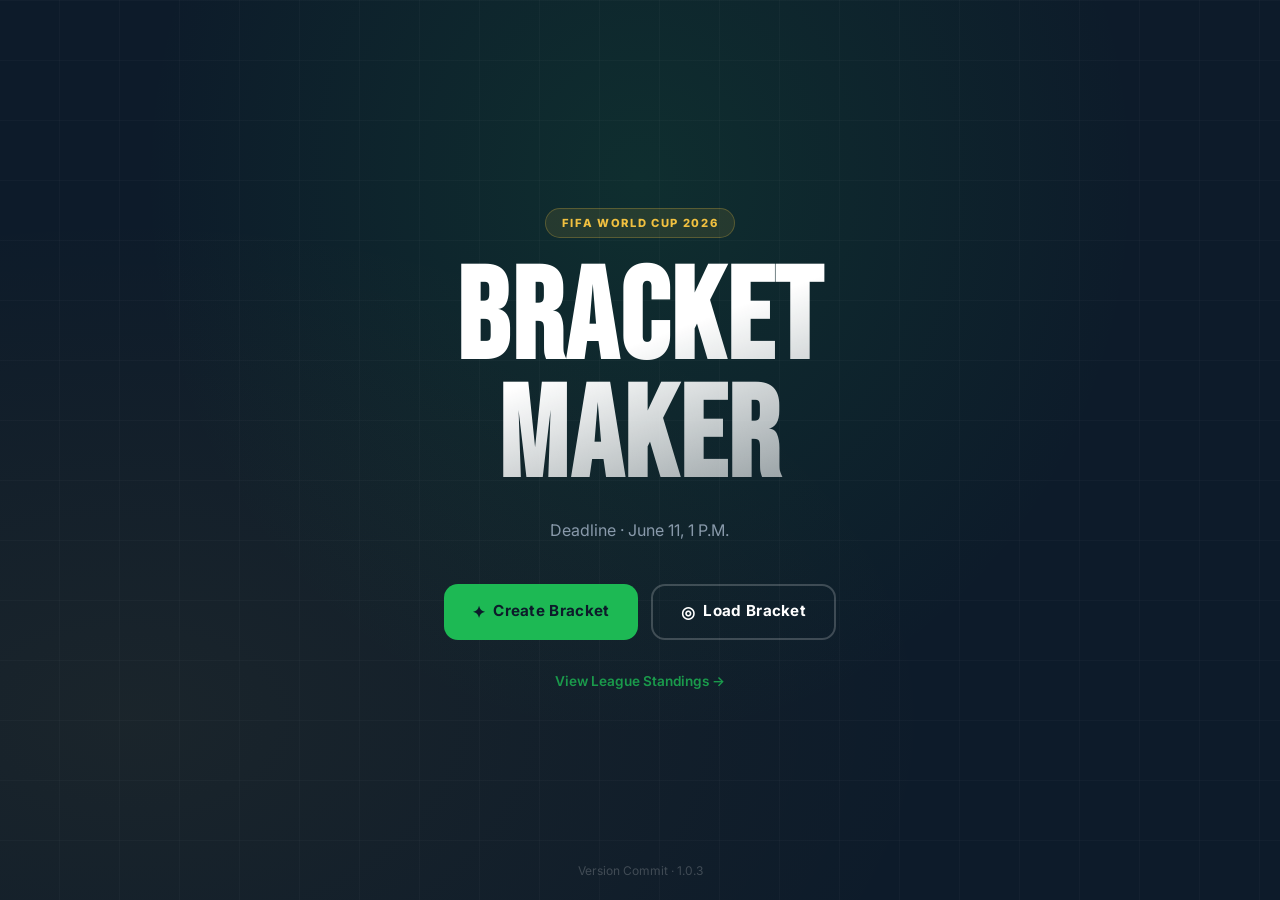
==== index.html @ dbb6611f "Transition to desktop" ====
<!DOCTYPE html>
<html lang="en">
<head>
  <meta charset="UTF-8" />
  <meta name="viewport" content="width=device-width, initial-scale=1.0" />
  <title>FIFA World Cup 2026</title>
  <link rel="preconnect" href="https://fonts.googleapis.com" />
  <link href="https://fonts.googleapis.com/css2?family=Bebas+Neue&family=Inter:wght@400;500;600;700&display=swap" rel="stylesheet" />
  <link rel="stylesheet" href="css/main.css" />
</head>
<body class="landing-page">

  <div class="landing-bg">
    <div class="pitch-lines"></div>
  </div>

  <main class="landing-main">
    <div class="landing-container">
      <div class="landing-badge">FIFA World Cup 2026</div>
      <h1 class="landing-title">Bracket<br>Maker</h1>
      <p class="landing-sub">Deadline · June 11, 1 P.M.</p>

      <div class="landing-actions">
        <a href="create.html" class="btn btn-primary">
          <span class="btn-icon">✦</span>
          Create Bracket
        </a>
        <a href="load.html" class="btn btn-secondary">
          <span class="btn-icon">◎</span>
          Load Bracket
        </a>
      </div>

      <a href="league.html" class="league-link">View League Standings →</a>
    </div>
  </main>

  <footer class="landing-footer">
    <span>Version Commit · 1.0.3</span>
  </footer>

</body>
</html>
---- css/main.css ----
/* ═══════════════════════════════════════════════════════════════
   WORLD CUP 2026 FAMILY BRACKET — MAIN STYLES
   Design: Deep Navy + Pitch Green + Gold accents
   Type: Bebas Neue (display) + Inter (body)
   ═══════════════════════════════════════════════════════════════ */

/* ─── Tokens ─────────────────────────────────────────────────── */
:root {
  --navy:       #0D1B2A;
  --navy-mid:   #1A2E45;
  --navy-light: #243B55;
  --green:      #1DB954;
  --green-dark: #159940;
  --gold:       #F0C040;
  --white:      #FFFFFF;
  --off-white:  #F4F6F9;
  --muted:      #8899AA;
  --border:     rgba(255,255,255,0.08);
  --card-bg:    rgba(255,255,255,0.04);
  --error:      #E74C3C;
  --success:    #27AE60;
  --radius:     14px;
  --radius-sm:  8px;
  --shadow:     0 8px 32px rgba(0,0,0,0.4);
  --accent:     #1A5276;
  --font-display: 'Bebas Neue', sans-serif;
  --font-body:    'Inter', sans-serif;
}

/* ─── Reset ──────────────────────────────────────────────────── */
*, *::before, *::after { box-sizing: border-box; margin: 0; padding: 0; }
html { font-size: 16px; -webkit-text-size-adjust: 100%; }
body {
  font-family: var(--font-body);
  background: var(--navy);
  color: var(--white);
  min-height: 100vh;
  line-height: 1.5;
  -webkit-font-smoothing: antialiased;
}
a { color: inherit; text-decoration: none; }
button { cursor: pointer; font-family: var(--font-body); border: none; outline: none; }
input { font-family: var(--font-body); }

/* ─── Shared Background ──────────────────────────────────────── */
.form-bg {
  position: fixed;
  inset: 0;
  background:
    radial-gradient(ellipse at 20% 0%, rgba(29,185,84,0.08) 0%, transparent 60%),
    radial-gradient(ellipse at 80% 100%, rgba(26,82,118,0.15) 0%, transparent 60%),
    var(--navy);
  z-index: 0;
}

/* ─── Shared Header ──────────────────────────────────────────── */
.form-header {
  position: sticky;
  top: 0;
  z-index: 100;
  display: flex;
  align-items: center;
  justify-content: space-between;
  padding: 1rem 1.5rem;
  background: rgba(13,27,42,0.85);
  backdrop-filter: blur(12px);
  border-bottom: 1px solid var(--border);
}
.back-link {
  font-size: 0.875rem;
  font-weight: 600;
  color: var(--muted);
  transition: color 0.2s;
}
.back-link:hover { color: var(--white); }
.form-header-title {
  font-family: var(--font-display);
  font-size: 1.25rem;
  letter-spacing: 0.04em;
  color: var(--white);
}
.league-btn-small {
  font-size: 0.8rem;
  font-weight: 600;
  color: var(--green);
  background: rgba(29,185,84,0.1);
  padding: 0.35rem 0.75rem;
  border-radius: 999px;
  border: 1px solid rgba(29,185,84,0.25);
  transition: background 0.2s;
}
.league-btn-small:hover { background: rgba(29,185,84,0.2); }

/* ─── Buttons ────────────────────────────────────────────────── */
.btn {
  display: inline-flex;
  align-items: center;
  justify-content: center;
  gap: 0.5rem;
  font-size: 0.95rem;
  font-weight: 700;
  letter-spacing: 0.02em;
  padding: 0.875rem 1.75rem;
  border-radius: var(--radius);
  transition: transform 0.15s, box-shadow 0.15s, opacity 0.15s;
  border: none;
}
.btn:active { transform: scale(0.97); }
.btn-primary {
  background: var(--green);
  color: var(--navy);
}
.btn-primary:hover { box-shadow: 0 0 24px rgba(29,185,84,0.35); }
.btn-secondary {
  background: transparent;
  color: var(--white);
  border: 2px solid rgba(255,255,255,0.2);
}
.btn-secondary:hover { border-color: rgba(255,255,255,0.5); background: rgba(255,255,255,0.05); }
.btn-ghost {
  background: transparent;
  color: var(--muted);
  border: 1px solid var(--border);
  padding: 0.75rem 1.25rem;
}
.btn-ghost:hover { color: var(--white); border-color: rgba(255,255,255,0.2); }
.btn-disabled {
  background: rgba(255,255,255,0.08);
  color: var(--muted);
  cursor: not-allowed;
  padding: 0.75rem 1.25rem;
  border-radius: var(--radius);
  font-weight: 600;
  font-size: 0.9rem;
}
.btn-full { width: 100%; }
.btn-icon { font-size: 1rem; }

/* ─── Form Card ──────────────────────────────────────────────── */
.form-main {
  position: relative;
  z-index: 1;
  display: flex;
  justify-content: center;
  align-items: flex-start;
  padding: 2rem 1rem 4rem;
  min-height: calc(100vh - 60px);
}
.form-card {
  background: rgba(255,255,255,0.04);
  border: 1px solid var(--border);
  border-radius: 20px;
  padding: 2.5rem 2rem;
  width: 100%;
  max-width: 520px;
  backdrop-filter: blur(8px);
}
.form-card-icon {
  font-size: 2rem;
  margin-bottom: 1rem;
  display: block;
}
.form-card-title {
  font-family: var(--font-display);
  font-size: 2rem;
  letter-spacing: 0.04em;
  margin-bottom: 0.4rem;
}
.form-card-sub {
  font-size: 0.9rem;
  color: var(--muted);
  margin-bottom: 2rem;
}

/* ─── Fields ─────────────────────────────────────────────────── */
.field-group { margin-bottom: 1.5rem; }
.field-label {
  display: block;
  font-size: 0.8rem;
  font-weight: 700;
  text-transform: uppercase;
  letter-spacing: 0.08em;
  color: var(--muted);
  margin-bottom: 0.5rem;
}
.field-input {
  width: 100%;
  background: rgba(255,255,255,0.07);
  border: 1px solid rgba(255,255,255,0.12);
  border-radius: var(--radius-sm);
  color: var(--white);
  font-size: 1rem;
  padding: 0.8rem 1rem;
  outline: none;
  transition: border-color 0.2s, background 0.2s;
}
.field-input:focus {
  border-color: var(--green);
  background: rgba(29,185,84,0.05);
}
.field-input::placeholder { color: rgba(255,255,255,0.25); }
.field-input--large {
  font-size: 1.5rem;
  font-family: var(--font-display);
  letter-spacing: 0.04em;
  text-align: center;
  padding: 1rem;
}
.field-hint {
  display: block;
  font-size: 0.78rem;
  color: var(--muted);
  margin-top: 0.4rem;
}

/* ─── Color Palette ──────────────────────────────────────────── */
.color-palette {
  display: flex;
  flex-wrap: wrap;
  gap: 0.6rem;
  margin-bottom: 0.5rem;
}
.color-swatch {
  width: 38px;
  height: 38px;
  border-radius: 50%;
  border: 3px solid transparent;
  transition: transform 0.15s, border-color 0.15s;
  position: relative;
}
.color-swatch:hover { transform: scale(1.15); }
.color-swatch.selected {
  border-color: var(--white);
  transform: scale(1.15);
  box-shadow: 0 0 0 2px rgba(255,255,255,0.2);
}
.color-swatch.selected::after {
  content: "✓";
  position: absolute;
  inset: 0;
  display: flex;
  align-items: center;
  justify-content: center;
  font-size: 1rem;
  color: white;
  text-shadow: 0 1px 3px rgba(0,0,0,0.5);
}
.color-label {
  font-size: 0.78rem;
  color: var(--muted);
  font-weight: 600;
}

/* ─── Error / Status ─────────────────────────────────────────── */
.error-msg {
  background: rgba(231,76,60,0.12);
  border: 1px solid rgba(231,76,60,0.3);
  border-radius: var(--radius-sm);
  color: #FF7070;
  font-size: 0.875rem;
  padding: 0.75rem 1rem;
  margin-bottom: 1rem;
}
.form-footer-note {
  text-align: center;
  font-size: 0.85rem;
  color: var(--muted);
  margin-top: 1.25rem;
}
.form-footer-note a {
  color: var(--green);
  font-weight: 600;
}

/* ═══════════════════════════════════════════════════════════════
   LANDING PAGE
   ═══════════════════════════════════════════════════════════════ */
.landing-page { overflow: hidden; }

.landing-bg {
  position: fixed;
  inset: 0;
  background:
    radial-gradient(ellipse at 50% 20%, rgba(29,185,84,0.12) 0%, transparent 55%),
    radial-gradient(ellipse at 10% 80%, rgba(240,192,64,0.06) 0%, transparent 50%),
    var(--navy);
  z-index: 0;
}

.pitch-lines {
  position: absolute;
  inset: 0;
  background-image:
    repeating-linear-gradient(
      90deg,
      transparent,
      transparent 59px,
      rgba(255,255,255,0.025) 59px,
      rgba(255,255,255,0.025) 60px
    ),
    repeating-linear-gradient(
      0deg,
      transparent,
      transparent 59px,
      rgba(255,255,255,0.025) 59px,
      rgba(255,255,255,0.025) 60px
    );
}

.landing-main {
  position: relative;
  z-index: 1;
  min-height: 100vh;
  display: flex;
  align-items: center;
  justify-content: center;
  padding: 2rem 1.5rem;
}

.landing-container {
  text-align: center;
  max-width: 480px;
}

.landing-badge {
  display: inline-block;
  font-size: 0.7rem;
  font-weight: 800;
  text-transform: uppercase;
  letter-spacing: 0.15em;
  color: var(--gold);
  background: rgba(240,192,64,0.1);
  border: 1px solid rgba(240,192,64,0.25);
  border-radius: 999px;
  padding: 0.35rem 1rem;
  margin-bottom: 1.5rem;
}

.landing-title {
  font-family: var(--font-display);
  font-size: clamp(4.5rem, 18vw, 8rem);
  line-height: 0.92;
  letter-spacing: 0.02em;
  text-transform: uppercase;
  margin-bottom: 1.25rem;
  background: linear-gradient(160deg, #fff 40%, rgba(255,255,255,0.5));
  -webkit-background-clip: text;
  -webkit-text-fill-color: transparent;
  background-clip: text;
}

.landing-sub {
  font-size: 1rem;
  color: var(--muted);
  margin-bottom: 2.5rem;
  line-height: 1.6;
}

.landing-actions {
  display: flex;
  flex-direction: column;
  gap: 0.85rem;
  margin-bottom: 1.75rem;
}

@media (min-width: 400px) {
  .landing-actions { flex-direction: row; justify-content: center; }
}

.league-link {
  font-size: 0.85rem;
  font-weight: 600;
  color: var(--green);
  opacity: 0.8;
  transition: opacity 0.2s;
}
.league-link:hover { opacity: 1; }

.landing-footer {
  position: fixed;
  bottom: 1.25rem;
  left: 0;
  right: 0;
  text-align: center;
  font-size: 0.75rem;
  color: rgba(255,255,255,0.2);
  z-index: 1;
}

/* ═══════════════════════════════════════════════════════════════
   MATCH PICKER
   ═══════════════════════════════════════════════════════════════ */
.match-card {
  width: 100%;
  max-width: 560px;
  margin: 0 auto;
  padding: 2rem 1rem 3rem;
  position: relative;
  z-index: 1;
}

.match-progress {
  margin-bottom: 1.5rem;
}
.match-progress-bar {
  height: 4px;
  background: rgba(255,255,255,0.08);
  border-radius: 999px;
  overflow: hidden;
  margin-bottom: 0.4rem;
}
.match-progress-fill {
  height: 100%;
  border-radius: 999px;
  transition: width 0.4s ease;
}
.match-progress-label {
  font-size: 0.75rem;
  color: var(--muted);
  font-weight: 600;
}

.match-meta {
  display: flex;
  align-items: center;
  gap: 0.75rem;
  flex-wrap: wrap;
  margin-bottom: 1.25rem;
}
.match-group-badge {
  display: inline-block;
  font-size: 0.7rem;
  font-weight: 800;
  text-transform: uppercase;
  letter-spacing: 0.1em;
  border-radius: 999px;
  padding: 0.3rem 0.85rem;
}
.match-datetime {
  font-size: 0.78rem;
  font-weight: 600;
  color: var(--muted);
}

/* Flag images */
.team-flag-img {
  width: 56px;
  height: auto;
  border-radius: 3px;
  display: block;
  object-fit: cover;
  box-shadow: 0 2px 6px rgba(0,0,0,0.35);
}
@media (min-width: 480px) {
  .team-flag-img { width: 68px; }
}
.match-row-flag {
  width: 20px;
  height: auto;
  border-radius: 2px;
  vertical-align: middle;
  margin-right: 4px;
  flex-shrink: 0;
}

.match-title {
  font-family: var(--font-display);
  font-size: 1.6rem;
  letter-spacing: 0.03em;
  margin-bottom: 1.75rem;
  color: rgba(255,255,255,0.7);
}

.match-teams {
  display: grid;
  grid-template-columns: 1fr auto 1fr;
  gap: 0.75rem;
  align-items: center;
  margin-bottom: 2rem;
}

.team-btn {
  background: rgba(255,255,255,0.04);
  border: 2px solid rgba(255,255,255,0.1);
  border-radius: var(--radius);
  padding: 1.5rem 0.75rem 1.25rem;
  display: flex;
  flex-direction: column;
  align-items: center;
  gap: 0.5rem;
  transition: border-color 0.2s, background 0.2s, transform 0.15s;
  position: relative;
  overflow: hidden;
  width: 100%;
}
.team-btn:hover {
  border-color: rgba(255,255,255,0.3);
  background: rgba(255,255,255,0.07);
  transform: translateY(-2px);
}
.team-btn--winner {
  border-color: var(--team-accent, var(--green)) !important;
  background: color-mix(in srgb, var(--team-accent, var(--green)) 12%, transparent) !important;
}

.team-name {
  font-size: clamp(0.75rem, 2.8vw, 0.95rem);
  font-weight: 700;
  text-align: center;
  line-height: 1.3;
}
.team-win-label {
  font-size: 0.6rem;
  font-weight: 800;
  letter-spacing: 0.1em;
  color: white;
  padding: 0.2rem 0.6rem;
  border-radius: 4px;
  margin-top: 0.25rem;
}

.match-vs-col {
  display: flex;
  flex-direction: column;
  align-items: center;
  gap: 0.6rem;
}
.match-vs {
  font-family: var(--font-display);
  font-size: 1.1rem;
  letter-spacing: 0.1em;
  color: var(--muted);
}
.draw-btn {
  background: rgba(255,255,255,0.06);
  border: 2px solid rgba(255,255,255,0.12);
  border-radius: var(--radius-sm);
  color: var(--muted);
  font-size: 0.65rem;
  font-weight: 800;
  letter-spacing: 0.1em;
  padding: 0.45rem 0.55rem;
  transition: all 0.2s;
  white-space: nowrap;
}
.draw-btn:hover {
  background: rgba(255,255,255,0.1);
  color: var(--white);
}
.draw-btn--selected {
  background: rgba(255,255,255,0.15) !important;
  border-color: rgba(255,255,255,0.4) !important;
  color: var(--white) !important;
}

.match-nav {
  display: flex;
  justify-content: space-between;
  align-items: center;
  gap: 0.75rem;
}

/* ═══════════════════════════════════════════════════════════════
   BRACKET PAGE
   ═══════════════════════════════════════════════════════════════ */
.bracket-main {
  position: relative;
  z-index: 1;
  padding: 0 0 4rem;
}

.bracket-hero {
  padding: 2rem 1.5rem;
  margin: 0 0 1.5rem;
  display: flex;
  justify-content: space-between;
  align-items: flex-start;
  gap: 1.5rem;
  flex-wrap: wrap;
}
.bracket-owner-tag {
  font-size: 0.75rem;
  font-weight: 700;
  color: var(--muted);
  text-transform: uppercase;
  letter-spacing: 0.1em;
  margin-bottom: 0.35rem;
}
.bracket-name {
  font-family: var(--font-display);
  font-size: clamp(1.75rem, 7vw, 2.75rem);
  letter-spacing: 0.03em;
  line-height: 1;
}
.bracket-score-block {
  text-align: right;
  flex-shrink: 0;
}
.score-big {
  font-family: var(--font-display);
  font-size: 4rem;
  line-height: 1;
}
.score-label {
  font-size: 0.78rem;
  color: var(--muted);
  font-weight: 600;
}
.score-goals-guess {
  font-size: 0.75rem;
  color: var(--muted);
  margin-top: 0.35rem;
}
.score-goals-guess strong { color: var(--white); }

.bracket-tabs {
  display: flex;
  gap: 0.5rem;
  padding: 0 1.5rem;
  margin-bottom: 1.5rem;
  overflow-x: auto;
  -webkit-overflow-scrolling: touch;
  scrollbar-width: none;
}
.bracket-tabs::-webkit-scrollbar { display: none; }
.bracket-tab {
  flex-shrink: 0;
  font-size: 0.8rem;
  font-weight: 700;
  padding: 0.5rem 1.1rem;
  border-radius: 999px;
  border: 1px solid var(--border);
  background: transparent;
  color: var(--muted);
  transition: all 0.2s;
}
.bracket-tab--active {
  background: var(--tab-color, var(--green));
  color: white;
  border-color: transparent;
}
.bracket-tab--disabled {
  opacity: 0.35;
  cursor: not-allowed;
}

.bracket-content {
  padding: 0 1rem;
}
.groups-grid {
  display: grid;
  grid-template-columns: 1fr;
  gap: 1rem;
}
@media (min-width: 700px) {
  .groups-grid { grid-template-columns: 1fr 1fr; }
}
@media (min-width: 1100px) {
  .groups-grid { grid-template-columns: 1fr 1fr 1fr; }
}

.group-section {
  background: rgba(255,255,255,0.03);
  border: 1px solid var(--border);
  border-radius: var(--radius);
  overflow: hidden;
}
.group-header {
  font-family: var(--font-display);
  font-size: 1rem;
  letter-spacing: 0.08em;
  padding: 0.75rem 1rem;
  background: rgba(255,255,255,0.04);
  border-bottom: 1px solid var(--border);
  color: var(--white);
}

.match-row {
  padding: 0.75rem 1rem;
  border-bottom: 1px solid rgba(255,255,255,0.04);
  transition: background 0.2s;
}
.match-row:last-child { border-bottom: none; }
.match-row--correct { background: rgba(39,174,96,0.06); }
.match-row--wrong   { background: rgba(231,76,60,0.05); }
.match-row-teams {
  display: flex;
  align-items: center;
  gap: 0.35rem;
  font-size: 0.82rem;
  font-weight: 600;
  margin-bottom: 0.35rem;
  flex-wrap: wrap;
}
.match-row-vs {
  color: var(--muted);
  font-weight: 400;
  font-size: 0.75rem;
  flex-shrink: 0;
}
.match-row-picks {
  display: flex;
  align-items: center;
  gap: 0.5rem;
  flex-wrap: wrap;
}
.pick-chip {
  font-size: 0.72rem;
  font-weight: 700;
  padding: 0.2rem 0.6rem;
  border-radius: 4px;
  background: rgba(255,255,255,0.07);
  color: var(--muted);
}
.pick-chip--correct { background: rgba(39,174,96,0.2); color: #5DDB8B; }
.pick-chip--wrong   { background: rgba(231,76,60,0.15); color: #FF7070; }
.result-chip {
  font-size: 0.68rem;
  color: var(--muted);
  font-style: italic;
}

/* ═══════════════════════════════════════════════════════════════
   LEAGUE PAGE
   ═══════════════════════════════════════════════════════════════ */
.league-main {
  position: relative;
  z-index: 1;
  padding: 1.5rem 1rem 4rem;
}
.league-container {
  max-width: 640px;
  margin: 0 auto;
}
.league-hero {
  text-align: center;
  padding: 2rem 0 1.5rem;
}
.league-title {
  font-family: var(--font-display);
  font-size: clamp(2.5rem, 10vw, 4rem);
  letter-spacing: 0.04em;
  margin-bottom: 0.4rem;
}
.league-subtitle {
  font-size: 0.85rem;
  color: var(--muted);
  font-weight: 600;
}

.league-table {
  margin-bottom: 1rem;
}
.league-table-header {
  display: grid;
  grid-template-columns: 36px 12px 1fr 50px;
  gap: 0.5rem;
  align-items: center;
  padding: 0.5rem 1rem;
  font-size: 0.7rem;
  font-weight: 800;
  text-transform: uppercase;
  letter-spacing: 0.1em;
  color: var(--muted);
}

.league-row {
  display: grid;
  grid-template-columns: 36px 12px 1fr 50px;
  gap: 0.5rem;
  align-items: center;
  padding: 0.9rem 1rem;
  border-radius: var(--radius-sm);
  margin-bottom: 0.35rem;
  background: rgba(255,255,255,0.03);
  border: 1px solid transparent;
  cursor: pointer;
  transition: background 0.2s, border-color 0.2s;
}
.league-row:hover { background: rgba(255,255,255,0.06); }
.league-row--me {
  background: rgba(255,255,255,0.06) !important;
  border-color: rgba(255,255,255,0.08) !important;
}

.league-rank {
  font-size: 1rem;
  text-align: center;
}
.league-color-dot {
  width: 10px;
  height: 10px;
  border-radius: 50%;
  flex-shrink: 0;
}
.league-info {
  display: flex;
  flex-direction: column;
  gap: 0.1rem;
  min-width: 0;
}
.league-name {
  font-size: 0.9rem;
  font-weight: 700;
  white-space: nowrap;
  overflow: hidden;
  text-overflow: ellipsis;
}
.league-owner {
  font-size: 0.72rem;
  color: var(--muted);
}
.league-score {
  text-align: right;
  display: flex;
  align-items: baseline;
  gap: 0.25rem;
  justify-content: flex-end;
}
.league-pts {
  font-family: var(--font-display);
  font-size: 1.5rem;
  color: var(--white);
}
.league-pts-label {
  font-size: 0.65rem;
  color: var(--muted);
  font-weight: 700;
  text-transform: uppercase;
}

.league-note {
  text-align: center;
  font-size: 0.75rem;
  color: var(--muted);
  margin-bottom: 1.5rem;
}
.league-actions {
  display: flex;
  gap: 0.75rem;
  justify-content: center;
}
.league-empty {
  text-align: center;
  padding: 4rem 1rem;
}
.league-empty-icon { font-size: 3rem; margin-bottom: 1rem; }
.league-empty h2 { font-family: var(--font-display); font-size: 2rem; margin-bottom: 0.5rem; }
.league-empty p { color: var(--muted); margin-bottom: 1.5rem; }

/* ═══════════════════════════════════════════════════════════════
   ADMIN PAGE
   ═══════════════════════════════════════════════════════════════ */
.admin-header-card {
  max-width: 860px;
  margin: 1.5rem auto 1rem;
  padding: 0 1rem;
}
.admin-title {
  font-family: var(--font-display);
  font-size: 2rem;
  letter-spacing: 0.04em;
  margin-bottom: 0.35rem;
}
.admin-sub {
  color: var(--muted);
  font-size: 0.875rem;
  margin-bottom: 1rem;
}
.admin-save-bar {
  display: flex;
  align-items: center;
  gap: 1rem;
  flex-wrap: wrap;
  margin-bottom: 1rem;
}
.save-status {
  font-size: 0.875rem;
  font-weight: 700;
  color: var(--green);
}

#adminMatchList {
  max-width: 860px;
  margin: 0 auto;
  padding: 0 1rem 4rem;
  display: grid;
  grid-template-columns: 1fr;
  gap: 1rem;
}
@media (min-width: 700px) {
  #adminMatchList { grid-template-columns: 1fr 1fr; }
}
@media (min-width: 1100px) {
  #adminMatchList { grid-template-columns: 1fr 1fr 1fr; }
}

.admin-match-row {
  padding: 0.75rem 0;
  border-bottom: 1px solid rgba(255,255,255,0.05);
}
.admin-match-row:last-child { border-bottom: none; }
.admin-match-teams {
  display: flex;
  align-items: center;
  gap: 0.35rem;
  font-size: 0.82rem;
  font-weight: 600;
  margin-bottom: 0.6rem;
  flex-wrap: wrap;
}
.admin-vs { color: var(--muted); font-size: 0.75rem; font-weight: 400; }
.admin-result-btns {
  display: flex;
  gap: 0.4rem;
  flex-wrap: wrap;
}
.admin-result-btn {
  flex: 1;
  min-width: 0;
  font-size: 0.7rem;
  font-weight: 700;
  padding: 0.4rem 0.5rem;
  border-radius: 6px;
  background: rgba(255,255,255,0.05);
  border: 1px solid rgba(255,255,255,0.1);
  color: var(--muted);
  text-align: center;
  transition: all 0.18s;
  white-space: nowrap;
  overflow: hidden;
  text-overflow: ellipsis;
}
.admin-result-btn:hover { background: rgba(255,255,255,0.1); color: var(--white); }
.admin-result-btn--active { background: var(--green) !important; color: var(--navy) !important; border-color: transparent !important; }
.admin-result-btn--draw.admin-result-btn--active { background: rgba(255,255,255,0.25) !important; color: var(--white) !important; }

/* ═══════════════════════════════════════════════════════════════
   LOADING STATE
   ═══════════════════════════════════════════════════════════════ */
.loading-state {
  display: flex;
  flex-direction: column;
  align-items: center;
  justify-content: center;
  gap: 1rem;
  padding: 4rem 1rem;
  color: var(--muted);
  font-size: 0.875rem;
}
.loading-spinner {
  width: 32px;
  height: 32px;
  border: 3px solid rgba(255,255,255,0.08);
  border-top-color: var(--green);
  border-radius: 50%;
  animation: spin 0.8s linear infinite;
}
@keyframes spin { to { transform: rotate(360deg); } }

/* ─── Responsive adjustments ─────────────────────────────────── */
@media (max-width: 420px) {
  .form-card { padding: 1.75rem 1.25rem; }
  .match-card { padding: 1.5rem 0.75rem 2.5rem; }
  .btn { padding: 0.8rem 1.25rem; font-size: 0.9rem; }
  .bracket-hero { padding: 1.5rem 1rem; }
  .score-big { font-size: 3rem; }
}

@media (prefers-reduced-motion: reduce) {
  *, .loading-spinner { animation: none !important; transition: none !important; }
}
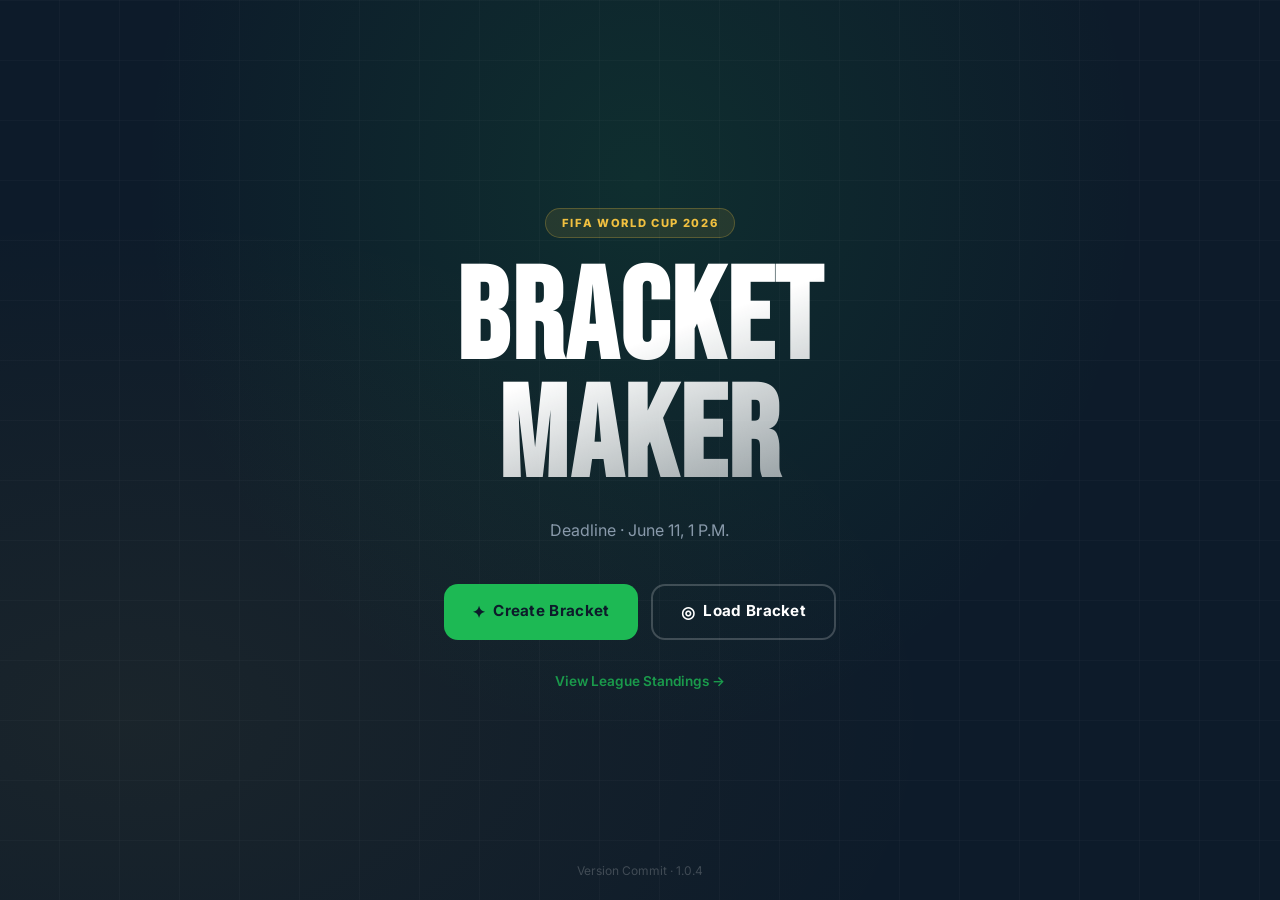
==== commit 9e3872b1: "wavy flags" ====
--- a/index.html
+++ b/index.html
@@ -36,7 +36,7 @@
   </main>
 
   <footer class="landing-footer">
-    <span>Version Commit · 1.0.3</span>
+    <span>Version Commit · 1.0.4</span>
   </footer>
 
 </body>
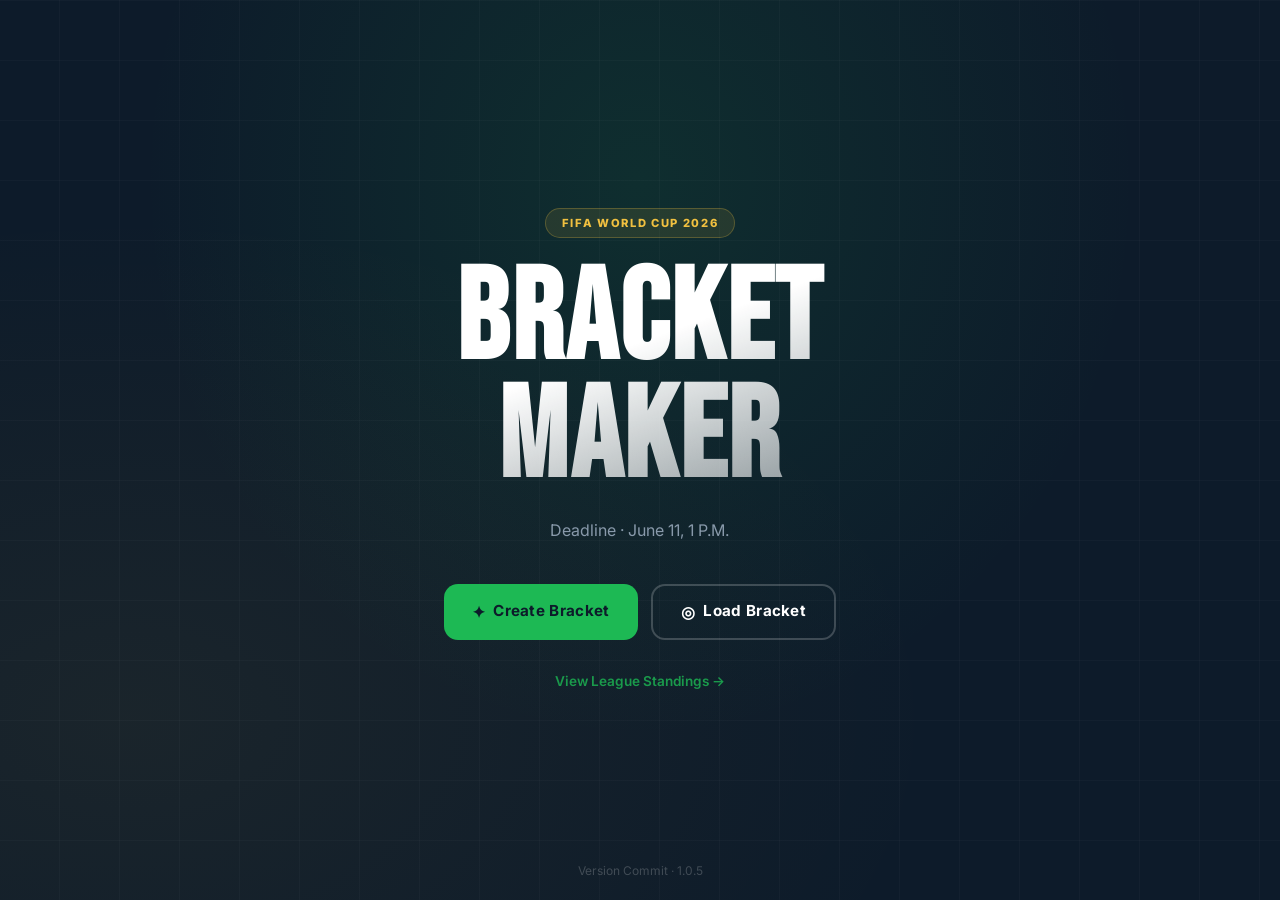
==== commit 037f8ec0: "flag change" ====
--- a/index.html
+++ b/index.html
@@ -36,7 +36,7 @@
   </main>
 
   <footer class="landing-footer">
-    <span>Version Commit · 1.0.4</span>
+    <span>Version Commit · 1.0.5</span>
   </footer>
 
 </body>
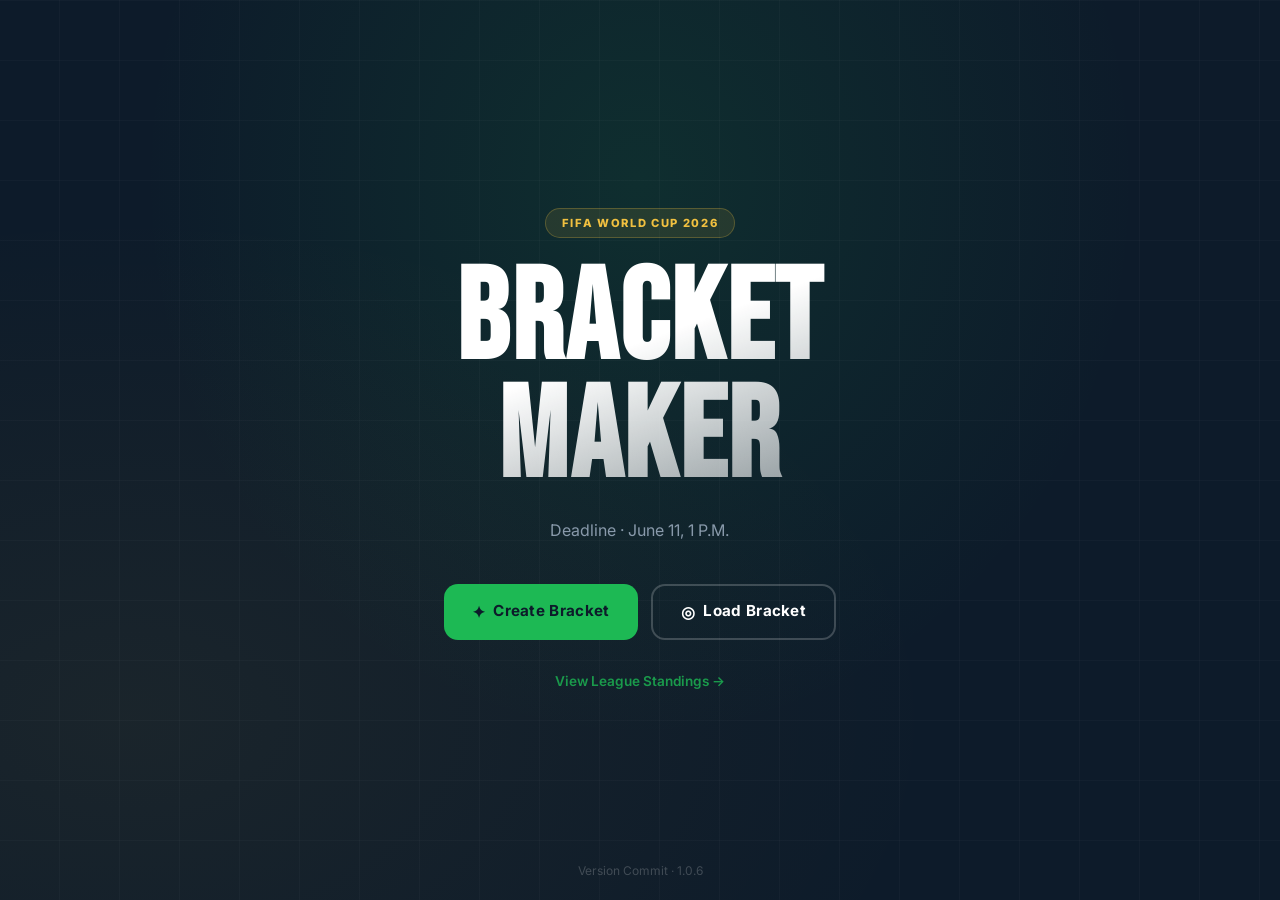
==== commit 4087b2fd: "Point system rework" ====
--- a/index.html
+++ b/index.html
@@ -36,7 +36,7 @@
   </main>
 
   <footer class="landing-footer">
-    <span>Version Commit · 1.0.5</span>
+    <span>Version Commit · 1.0.6</span>
   </footer>
 
 </body>
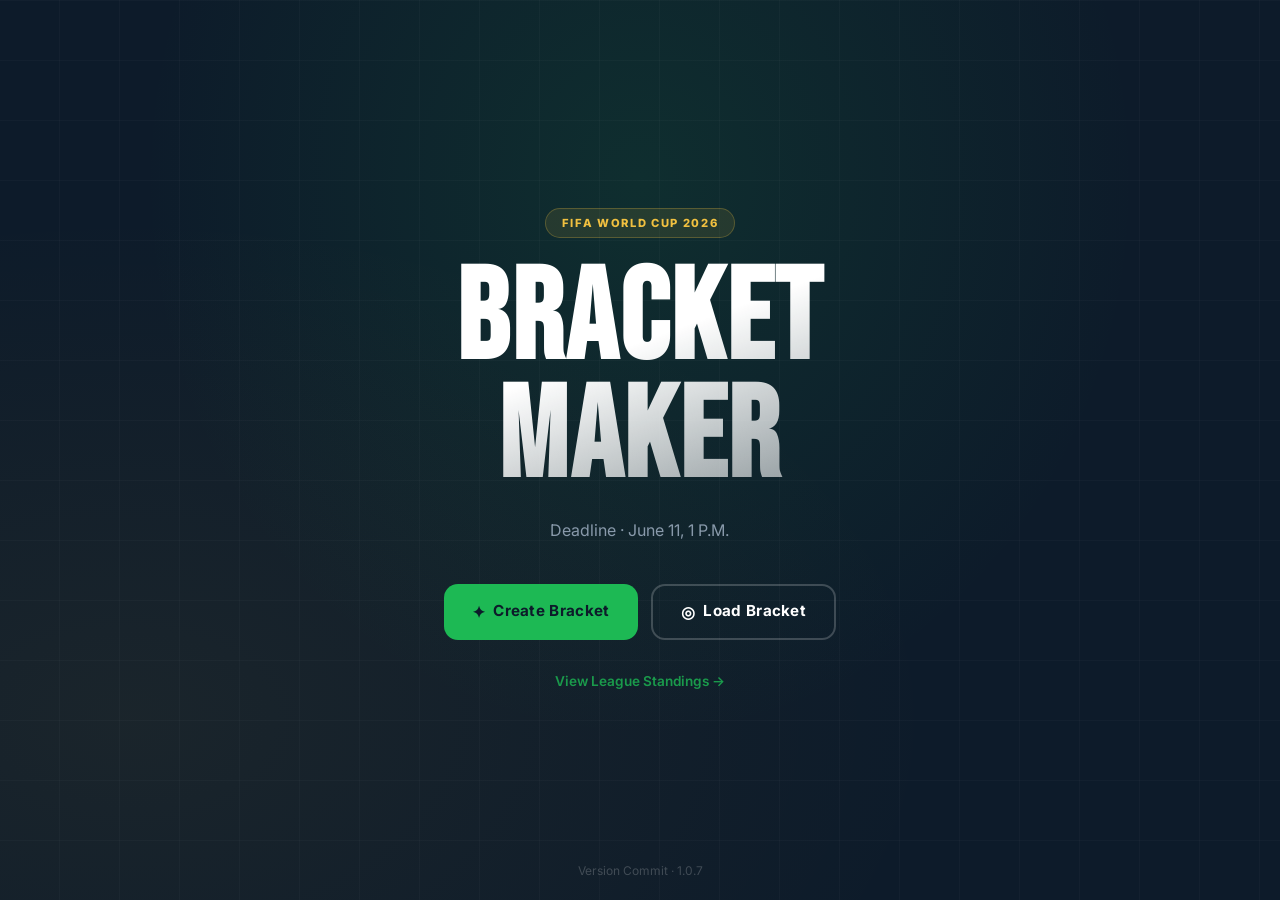
==== commit 6e9d791f: "naming convention rework" ====
--- a/index.html
+++ b/index.html
@@ -36,7 +36,7 @@
   </main>
 
   <footer class="landing-footer">
-    <span>Version Commit · 1.0.6</span>
+    <span>Version Commit · 1.0.7</span>
   </footer>
 
 </body>
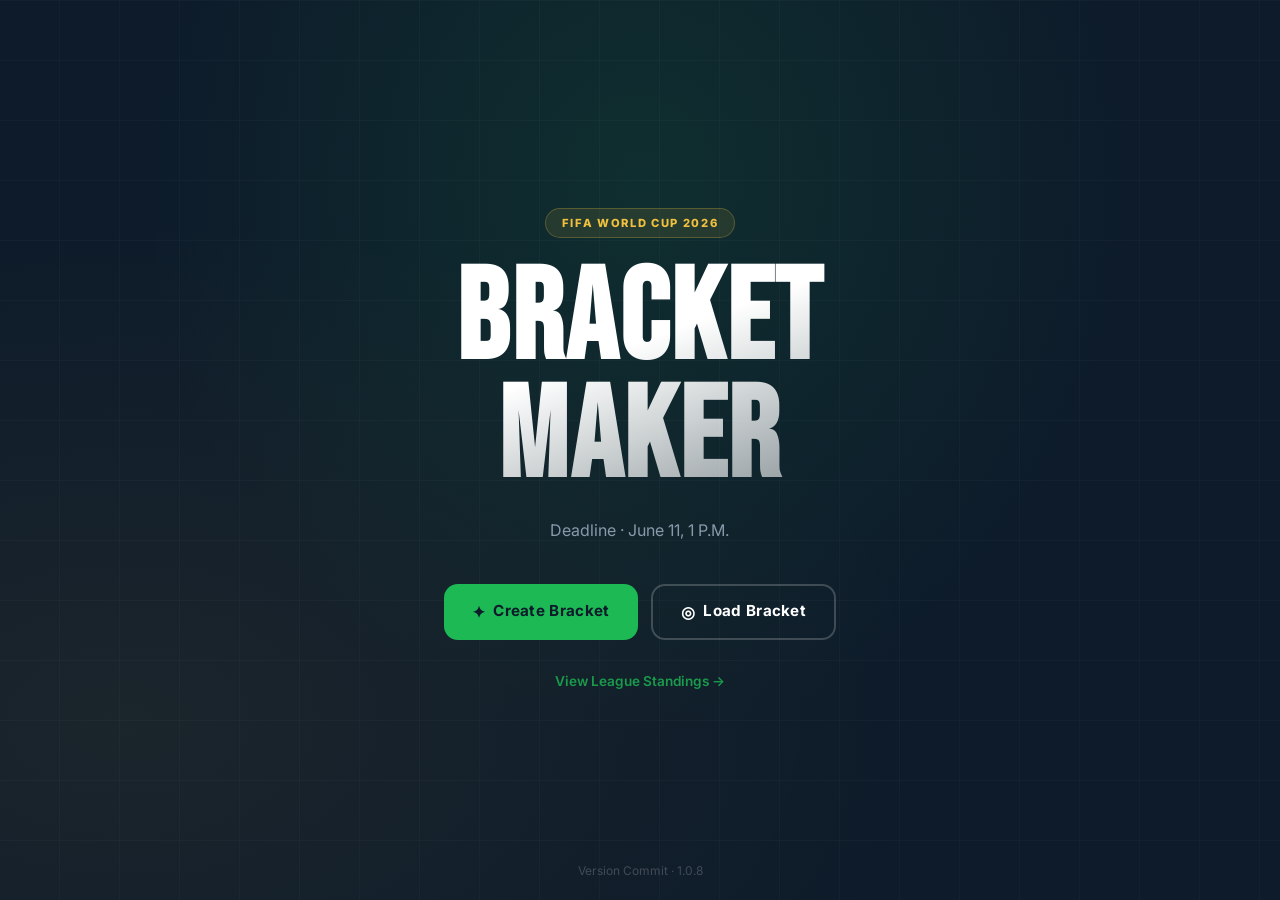
==== commit a91147a6: "version 1.0.8" ====
--- a/index.html
+++ b/index.html
@@ -36,7 +36,7 @@
   </main>
 
   <footer class="landing-footer">
-    <span>Version Commit · 1.0.7</span>
+    <span>Version Commit · 1.0.8</span>
   </footer>
 
 </body>
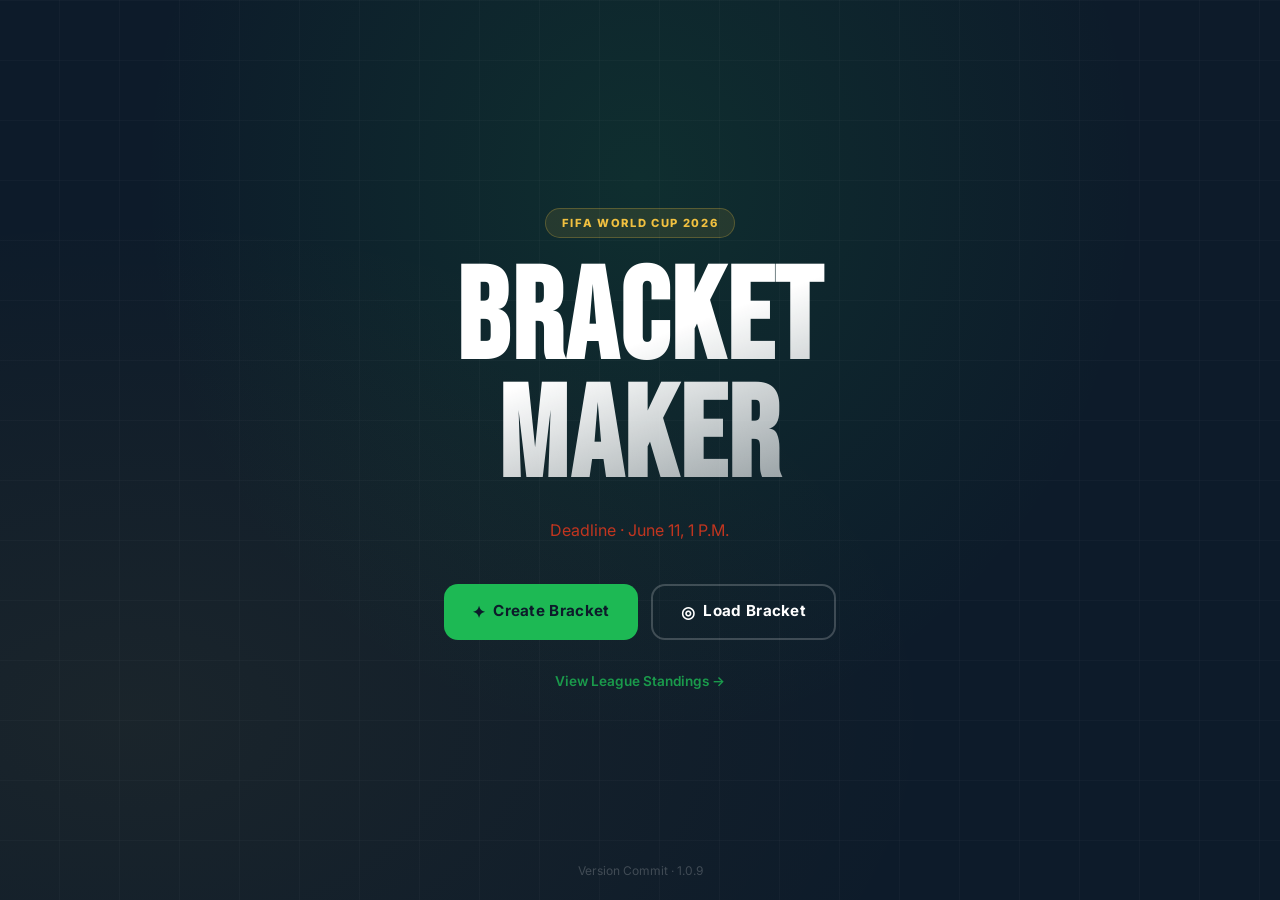
==== commit 058928dd: "version 1.0.9" ====
--- a/index.html
+++ b/index.html
@@ -36,7 +36,7 @@
   </main>
 
   <footer class="landing-footer">
-    <span>Version Commit · 1.0.8</span>
+    <span>Version Commit · 1.0.9</span>
   </footer>
 
 </body>
--- a/css/main.css
+++ b/css/main.css
@@ -351,7 +351,7 @@
 
 .landing-sub {
   font-size: 1rem;
-  color: var(--muted);
+  color: rgba(236, 57, 29, 0.8);
   margin-bottom: 2.5rem;
   line-height: 1.6;
 }
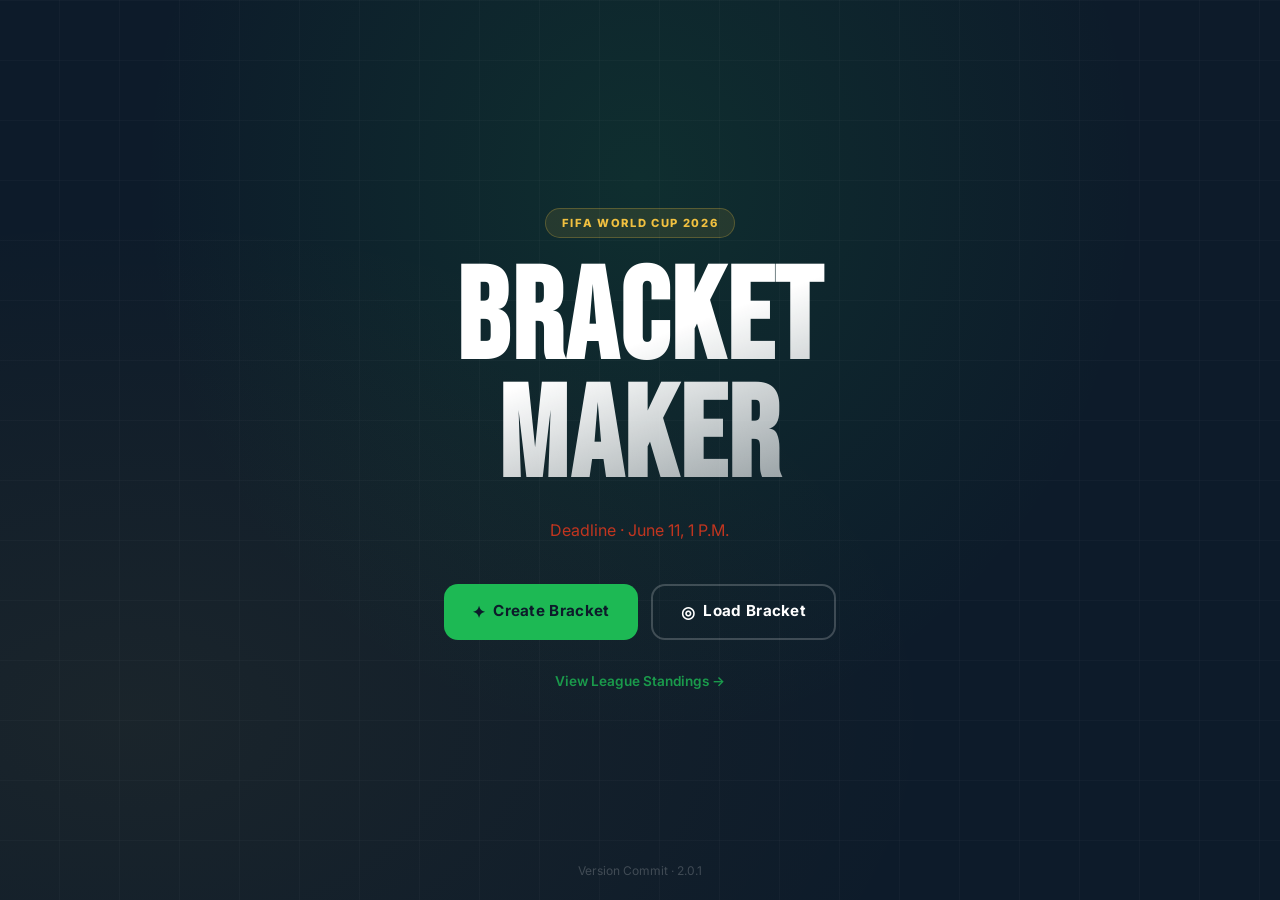
==== commit d8aeb9f3: "fill-in placeholder upon creaton, version 2.0.1" ====
--- a/index.html
+++ b/index.html
@@ -36,7 +36,7 @@
   </main>
 
   <footer class="landing-footer">
-    <span>Version Commit · 1.0.9</span>
+    <span>Version Commit · 2.0.1</span>
   </footer>
 
 </body>
